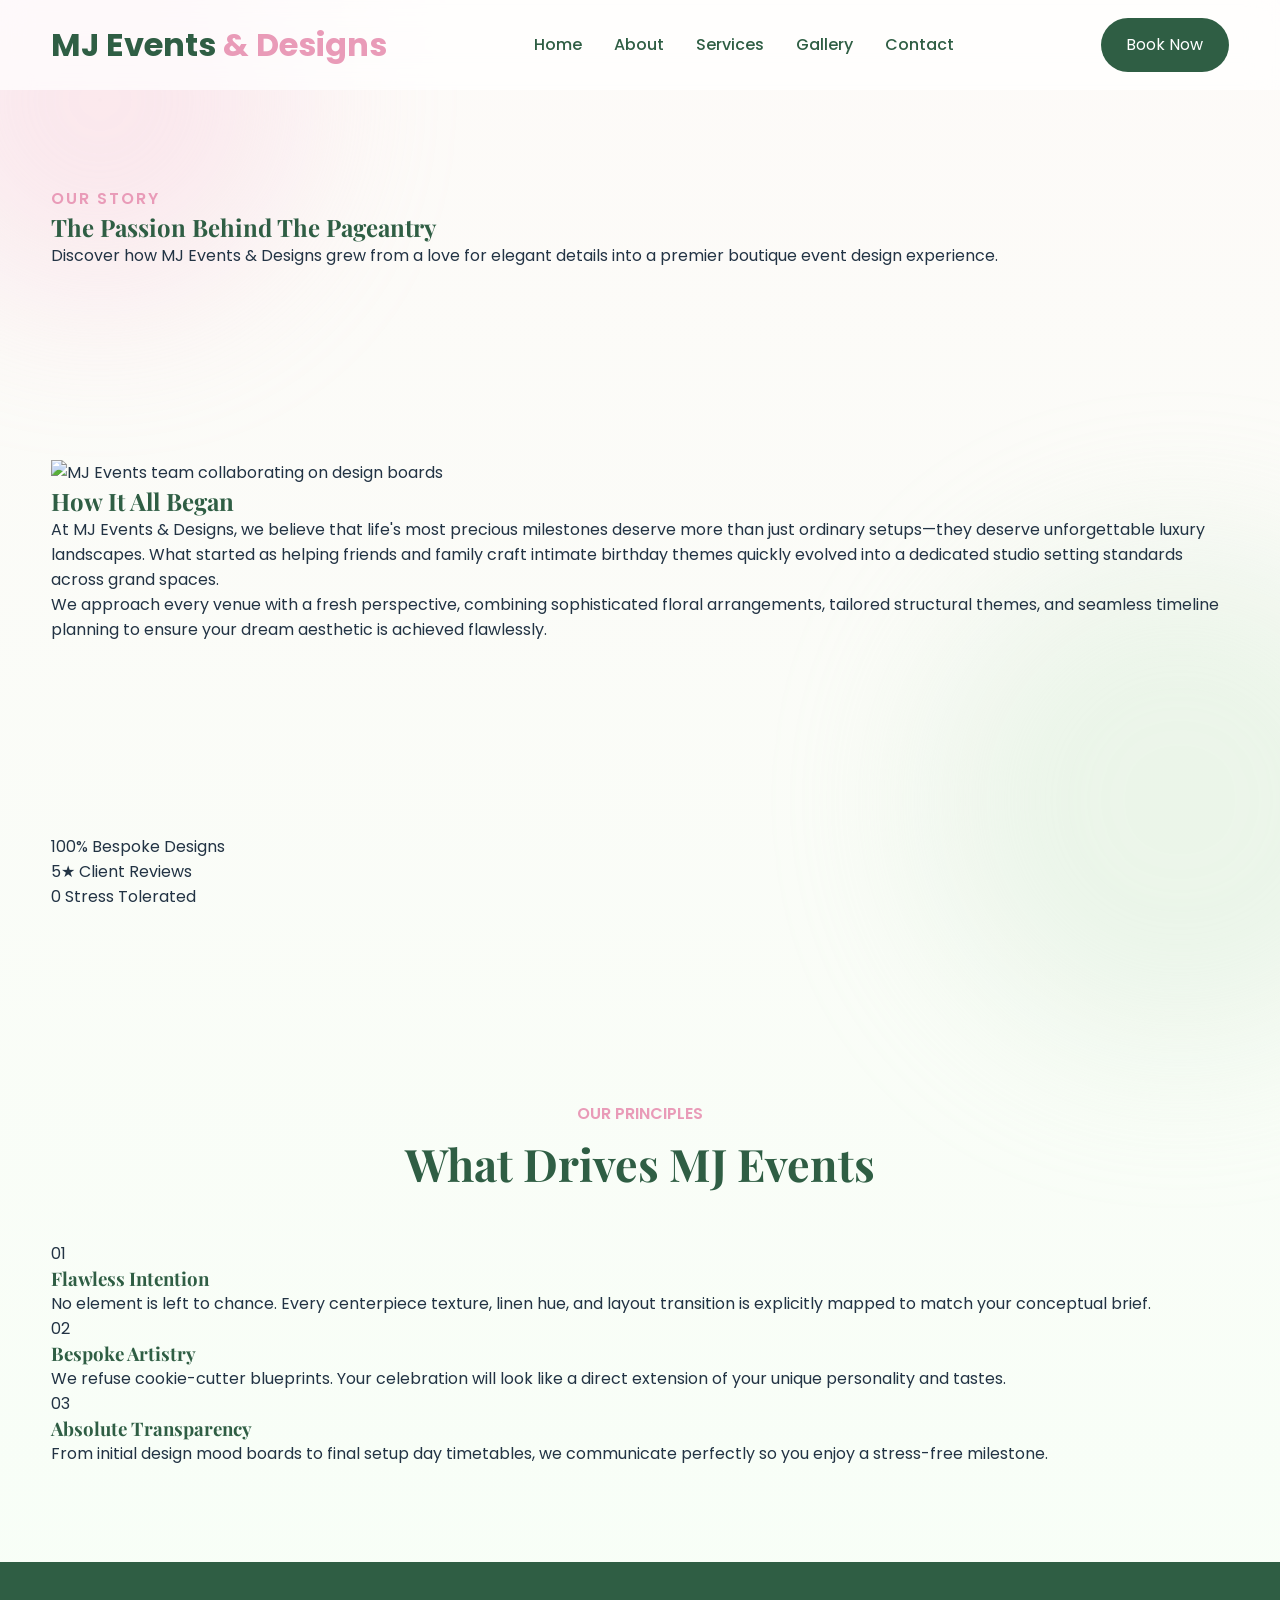
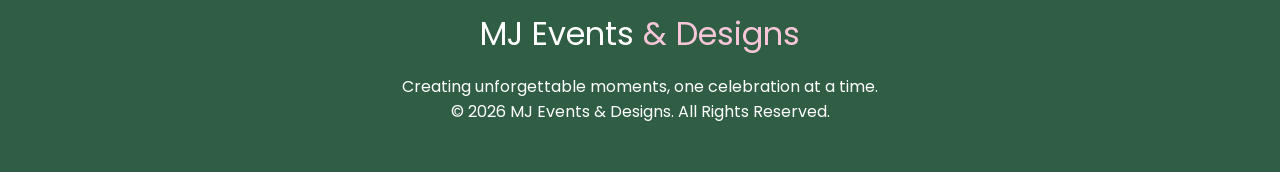
==== about.html @ 02c09e60 "WCS: Create about.html" ====
<!DOCTYPE html>
<html lang="en">
<head>
    <meta charset="UTF-8">
    <meta name="viewport" content="width=device-width, initial-scale=1.0">

    <title>About Us | MJ Events & Designs</title>

    <meta name="description"
        content="Learn more about the team behind MJ Events & Designs and our passion for creating beautiful, personalized celebrations.">

    <meta name="theme-color" content="#2f5e44">

    <link rel="stylesheet" href="css/index.css">
    <link rel="stylesheet" href="css/about.css">

    <link rel="preconnect" href="https://fonts.googleapis.com">
    <link rel="preconnect" href="https://fonts.gstatic.com" crossorigin>
    <link href="https://fonts.googleapis.com/css2?family=Playfair+Display:wght@500;600;700&family=Poppins:wght@300;400;500;600&display=swap" rel="stylesheet">
</head>

<body>

<div class="bg-circle bg-one"></div>
<div class="bg-circle bg-two"></div>

<header id="global-header"></header>

<main>

    <section class="about-hero">
        <div class="container">
            <span class="eyebrow">Our Story</span>
            <h1>The Passion Behind The Pageantry</h1>
            <p>Discover how MJ Events & Designs grew from a love for elegant details into a premier boutique event design experience.</p>
        </div>
    </section>

    <section class="our-story">
        <div class="container">
            <div class="story-grid">
                <div class="story-image">
                    <img src="/images/home/animage.jpg" alt="MJ Events team collaborating on design boards" class="about-img-frame">
                </div>
                <div class="story-text">
                    <h2>How It All Began</h2>
                    <p>At MJ Events & Designs, we believe that life's most precious milestones deserve more than just ordinary setups—they deserve unforgettable luxury landscapes. What started as helping friends and family craft intimate birthday themes quickly evolved into a dedicated studio setting standards across grand spaces.</p>
                    <p>We approach every venue with a fresh perspective, combining sophisticated floral arrangements, tailored structural themes, and seamless timeline planning to ensure your dream aesthetic is achieved flawlessly.</p>
                </div>
            </div>
        </div>
    </section>

    <section class="philosophy-strip">
        <div class="container">
            <div class="philosophy-grid">
                <div class="stat-box">
                    <span class="stat-number">100%</span>
                    <span class="stat-label">Bespoke Designs</span>
                </div>
                <div class="stat-box">
                    <span class="stat-number">5★</span>
                    <span class="stat-label">Client Reviews</span>
                </div>
                <div class="stat-box">
                    <span class="stat-number">0</span>
                    <span class="stat-label">Stress Tolerated</span>
                </div>
            </div>
        </div>
    </section>

    <section class="core-values">
        <div class="container">
            <div class="section-title">
                <span>Our Principles</span>
                <h2>What Drives MJ Events</h2>
            </div>
            
            <div class="values-grid">
                <div class="value-card">
                    <div class="value-num">01</div>
                    <h3>Flawless Intention</h3>
                    <p>No element is left to chance. Every centerpiece texture, linen hue, and layout transition is explicitly mapped to match your conceptual brief.</p>
                </div>
                <div class="value-card">
                    <div class="value-num">02</div>
                    <h3>Bespoke Artistry</h3>
                    <p>We refuse cookie-cutter blueprints. Your celebration will look like a direct extension of your unique personality and tastes.</p>
                </div>
                <div class="value-card">
                    <div class="value-num">03</div>
                    <h3>Absolute Transparency</h3>
                    <p>From initial design mood boards to final setup day timetables, we communicate perfectly so you enjoy a stress-free milestone.</p>
                </div>
            </div>
        </div>
    </section>

</main>

<footer id="global-footer"></footer>

<script src="js/he-fo.js"></script>

</body>
</html>
---- css/index.css ----
:root{
--pink:#f7c6d9;
--pink-dark:#e99bb8;
--sage:#cfe8cf;
--green:#2f5e44;
--green-light:#4b8a67;
--white:#fff;
--bg:#fdfaf8;
--shadow:0 10px 30px rgba(0,0,0,.1);
--radius:20px;
}
*{margin:0;padding:0;box-sizing:border-box}
html{scroll-behavior:smooth}
body{
font-family:Poppins,sans-serif;
background:linear-gradient(180deg,#fdfaf8,#f7fff7);
color:#234;
overflow-x:hidden;
}
h1,h2,h3,h4{
font-family:"Playfair Display",serif;
color:var(--green);
}
.container{
width:min(1200px,92%);
margin:auto;
}
a{text-decoration:none}
.bg-circle{
position:fixed;
border-radius:50%;
filter:blur(80px);
z-index:-1;
opacity:.35;
}
.bg-one{
width:400px;height:400px;
background:var(--pink);
top:-100px;left:-100px;
}
.bg-two{
width:500px;height:500px;
background:var(--sage);
right:-150px;bottom:-150px;
}
.navbar{
position:sticky;
top:0;
backdrop-filter:blur(15px);
background:rgba(255,255,255,.7);
padding:18px 0;
z-index:100;
}
.navbar .container{
display:flex;
justify-content:space-between;
align-items:center;
}
.logo{
font-size:2rem;
font-weight:700;
color:var(--green);
}
.logo span{color:var(--pink-dark)}
.nav-links{
display:flex;
gap:2rem;
list-style:none;
}
.nav-links a{
color:var(--green);
font-weight:500;
}
.nav-button,.primary-button,.secondary-button{
padding:.9rem 1.6rem;
border-radius:999px;
transition:.3s;
display:inline-block;
}
.nav-button,.primary-button{
background:var(--green);
color:white;
}
.secondary-button{
border:2px solid var(--green);
color:var(--green);
}
.primary-button:hover,.nav-button:hover{
transform:translateY(-3px);
background:var(--green-light);
}
.secondary-button:hover{
background:var(--green);
color:white;
}
.hero{
padding:7rem 0;
}
.hero .container{
display:grid;
grid-template-columns:1fr 1fr;
gap:4rem;
align-items:center;
}
.eyebrow{
color:var(--pink-dark);
font-weight:600;
letter-spacing:2px;
text-transform:uppercase;
}
.hero h1{
font-size:4rem;
margin:1rem 0;
line-height:1.1;
}
.hero p{
font-size:1.1rem;
margin-bottom:2rem;
line-height:1.8;
}
.hero-buttons{
display:flex;
gap:1rem;
flex-wrap:wrap;
}
.hero-card,.image-placeholder{
background:linear-gradient(135deg,var(--pink),var(--sage));
height:500px;
border-radius:30px;
box-shadow:var(--shadow);
}
section{
padding:6rem 0;
}
.section-title{
text-align:center;
margin-bottom:3rem;
}
.section-title span{
color:var(--pink-dark);
font-weight:600;
text-transform:uppercase;
}
.section-title h2{
font-size:2.8rem;
margin-top:.5rem;
}
.about-grid{
display:grid;
grid-template-columns:1fr 1fr;
gap:3rem;
align-items:center;
}
.about-text p{
margin:1rem 0;
line-height:1.8;
}
.about-list{
display:grid;
grid-template-columns:1fr 1fr;
gap:1rem;
margin-top:2rem;
}
.about-list div,
.services-grid article,
.why-grid div,
.testimonial-grid article,
.cta-card{
background:rgba(255,255,255,.7);
backdrop-filter:blur(15px);
padding:1.5rem;
border-radius:var(--radius);
box-shadow:var(--shadow);
}
.services-grid{
display:grid;
grid-template-columns:repeat(3,1fr);
gap:2rem;
}
.service-icon{
font-size:2rem;
margin-bottom:1rem;
}
.services-grid article:hover,
.gallery-grid div:hover,
.why-grid div:hover,
.testimonial-grid article:hover{
transform:translateY(-8px);
transition:.3s;
}
.gallery-grid{
display:grid;
grid-template-columns:repeat(3,1fr);
gap:1.5rem;
}
.gallery-grid div{
height:220px;
border-radius:20px;
background:linear-gradient(135deg,var(--sage),var(--pink));
box-shadow:var(--shadow);
}
.why-grid{
display:grid;
grid-template-columns:repeat(4,1fr);
gap:1.5rem;
}
.testimonial-grid{
display:grid;
grid-template-columns:repeat(3,1fr);
gap:1.5rem;
}
.cta-card{
text-align:center;
padding:4rem;
background:linear-gradient(135deg,var(--green),var(--green-light));
color:white;
}
.cta-card h2,.cta-card span,.cta-card p{
color:white;
margin:1rem 0;
}
footer{
background:var(--green);
color:white;
padding:3rem 0;
text-align:center;
}
.footer-logo{
font-size:2rem;
margin-bottom:1rem;
}
.footer-logo span{color:var(--pink)}
@keyframes float{
50%{transform:translateY(-15px)}
}
.hero-card{
animation:float 5s ease-in-out infinite;
}
@media(max-width:900px){
.hero .container,
.about-grid,
.services-grid,
.gallery-grid,
.why-grid,
.testimonial-grid{
grid-template-columns:1fr;
}
.nav-links{display:none}
.hero h1{font-size:3rem}
}
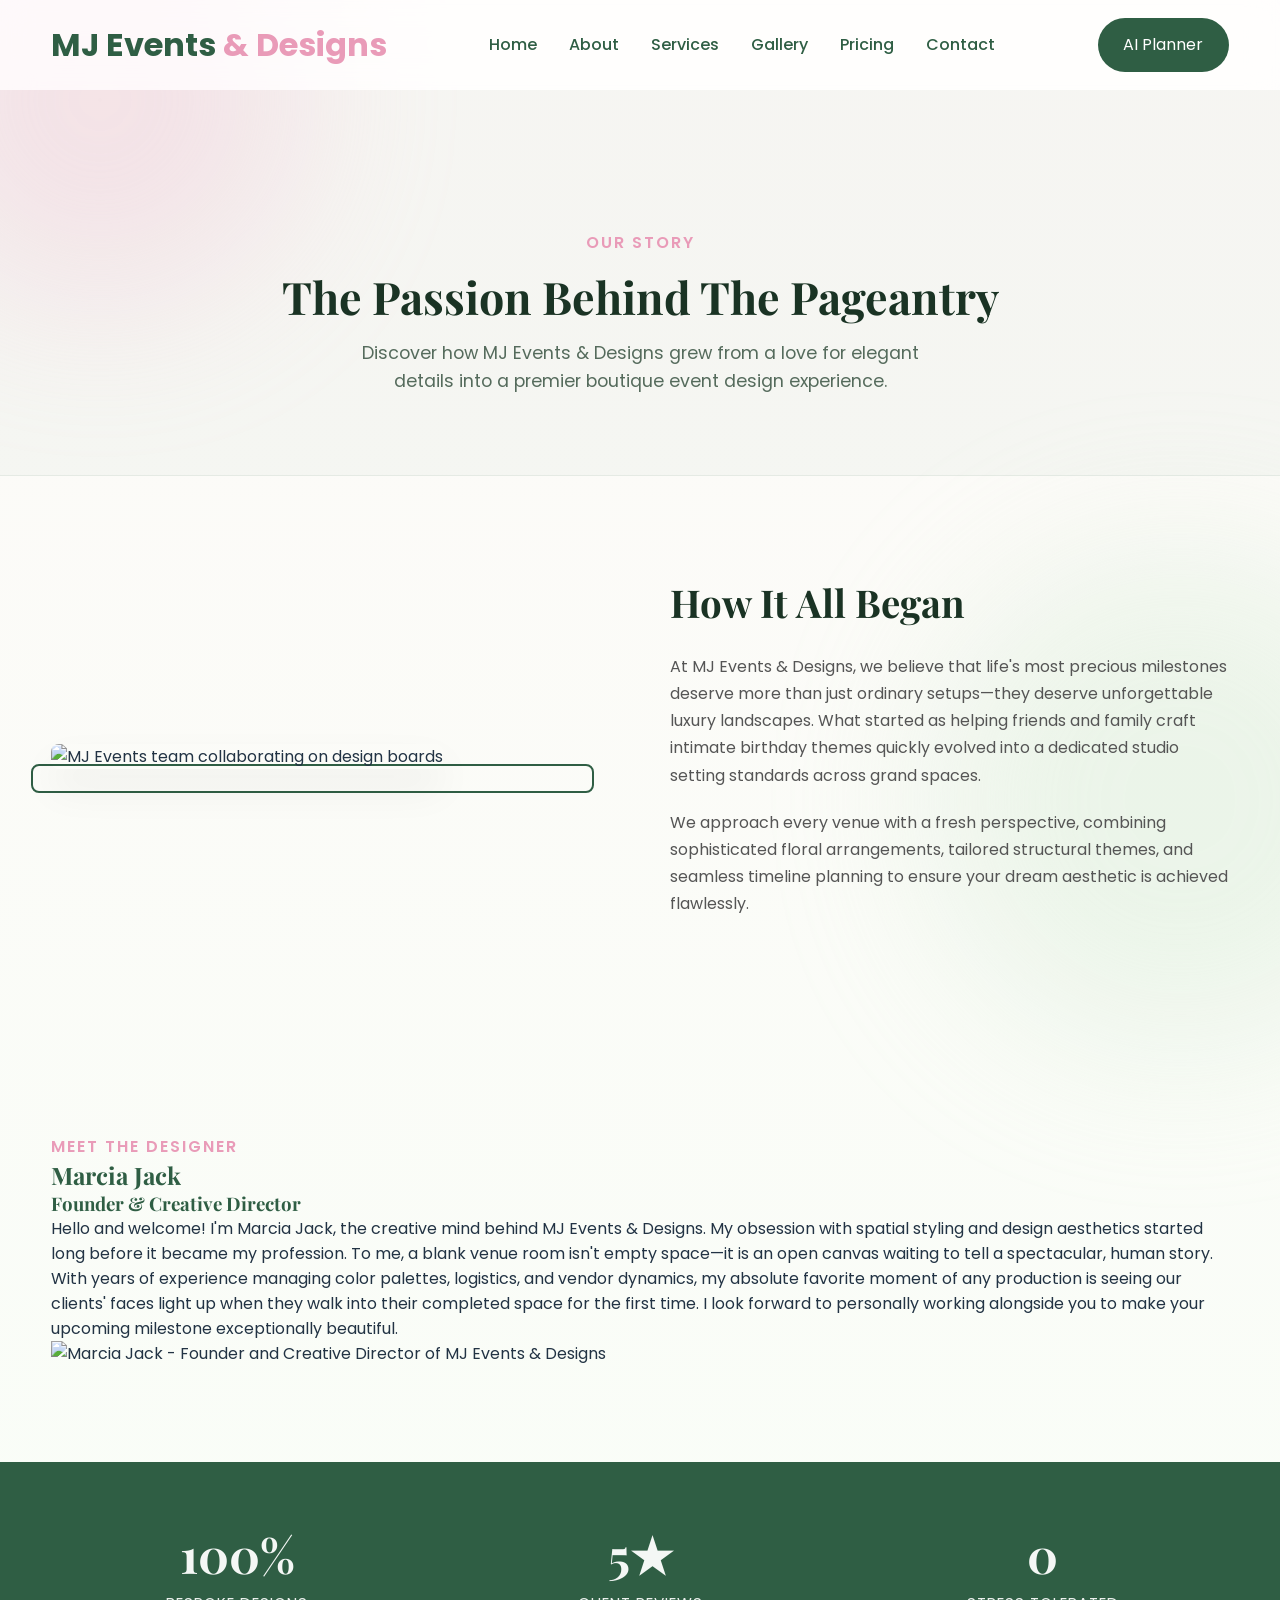
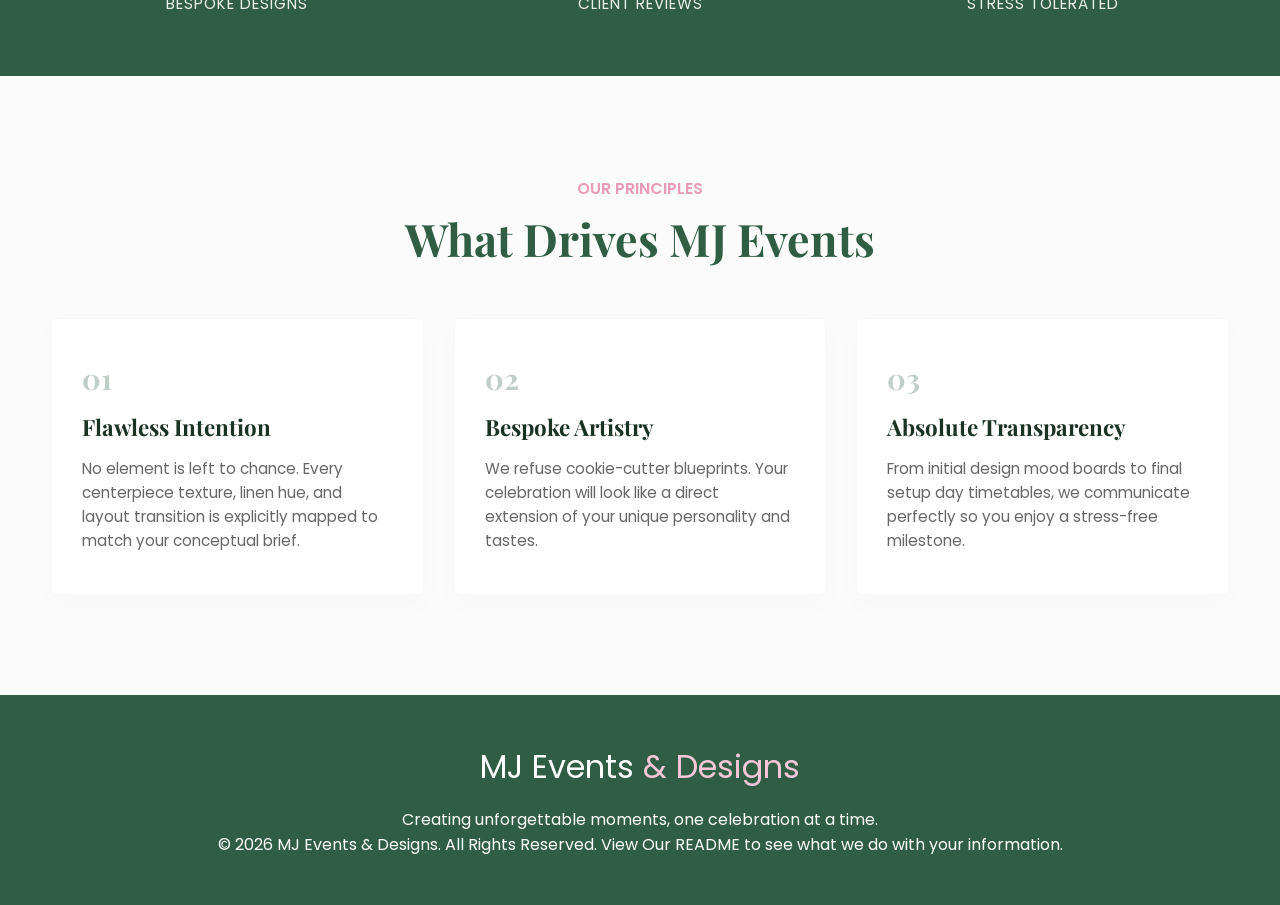
==== commit a9891e60: "WCS: Update about.html" ====
--- a/about.html
+++ b/about.html
@@ -46,6 +46,23 @@
                     <h2>How It All Began</h2>
                     <p>At MJ Events & Designs, we believe that life's most precious milestones deserve more than just ordinary setups—they deserve unforgettable luxury landscapes. What started as helping friends and family craft intimate birthday themes quickly evolved into a dedicated studio setting standards across grand spaces.</p>
                     <p>We approach every venue with a fresh perspective, combining sophisticated floral arrangements, tailored structural themes, and seamless timeline planning to ensure your dream aesthetic is achieved flawlessly.</p>
+                </div>
+            </div>
+        </div>
+    </section>
+
+    <section class="about-me">
+        <div class="container">
+            <div class="about-me-grid">
+                <div class="about-me-text">
+                    <span class="eyebrow">Meet The Designer</span>
+                    <h2>Marcia Jack</h2>
+                    <h3>Founder & Creative Director</h3>
+                    <p>Hello and welcome! I'm Marcia Jack, the creative mind behind MJ Events & Designs. My obsession with spatial styling and design aesthetics started long before it became my profession. To me, a blank venue room isn't empty space—it is an open canvas waiting to tell a spectacular, human story.</p>
+                    <p>With years of experience managing color palettes, logistics, and vendor dynamics, my absolute favorite moment of any production is seeing our clients' faces light up when they walk into their completed space for the first time. I look forward to personally working alongside you to make your upcoming milestone exceptionally beautiful.</p>
+                </div>
+                <div class="about-me-image">
+                    <img src="images/about/mj-abtme.jpg" alt="Marcia Jack - Founder and Creative Director of MJ Events & Designs" class="me-portrait">
                 </div>
             </div>
         </div>
--- a/css/about.css
+++ b/css/about.css
@@ -0,0 +1,199 @@
+/*
+=====================================================
+            MJ EVENTS & DESIGNS
+            About Page Stylesheet (about.css)
+=====================================================
+*/
+
+/* 1. About Hero Section */
+.about-hero {
+    padding: 140px 0 80px 0;
+    text-align: center;
+    background: rgba(47, 94, 68, 0.03); /* Soft variant of your corporate primary theme color */
+    border-bottom: 1px solid rgba(47, 94, 68, 0.08);
+}
+
+.about-hero h1 {
+    font-family: 'Playfair Display', serif;
+    font-size: 2.8rem;
+    color: #1a3324;
+    margin: 15px 0;
+    line-height: 1.2;
+}
+
+.about-hero p {
+    font-family: 'Poppins', sans-serif;
+    color: #556b5c;
+    max-width: 600px;
+    margin: 0 auto;
+    font-size: 1.1rem;
+    line-height: 1.6;
+}
+
+/* 2. Our Journey Section */
+.our-story {
+    padding: 100px 0;
+}
+
+.story-grid {
+    display: grid;
+    grid-template-columns: 1fr 1fr;
+    gap: 60px;
+    align-items: center;
+}
+
+.story-image {
+    position: relative;
+}
+
+.about-img-frame {
+    width: 100%;
+    height: 450px;
+    object-fit: cover;
+    border-radius: 8px;
+    box-shadow: 0 20px 40px rgba(0,0,0,0.06);
+}
+
+/* Accent element to mimic the main home components */
+.story-image::after {
+    content: '';
+    position: absolute;
+    width: 100%;
+    height: 100%;
+    border: 2px solid #2f5e44;
+    top: 20px;
+    left: -20px;
+    border-radius: 8px;
+    z-index: -1;
+}
+
+.story-text h2 {
+    font-family: 'Playfair Display', serif;
+    font-size: 2.4rem;
+    color: #1a3324;
+    margin-bottom: 25px;
+}
+
+.story-text p {
+    font-family: 'Poppins', sans-serif;
+    color: #555;
+    line-height: 1.7;
+    margin-bottom: 20px;
+    font-size: 1rem;
+}
+
+/* 3. Philosophy Stat Strip */
+.philosophy-strip {
+    background: #2f5e44; /* Global Primary Color */
+    padding: 60px 0;
+    color: #ffffff;
+    text-align: center;
+}
+
+.philosophy-grid {
+    display: grid;
+    grid-template-columns: repeat(3, 1fr);
+    gap: 30px;
+}
+
+.stat-number {
+    display: block;
+    font-family: 'Playfair Display', serif;
+    font-size: 3rem;
+    font-weight: 700;
+    margin-bottom: 5px;
+    color: #f4f7f5;
+}
+
+.stat-label {
+    font-family: 'Poppins', sans-serif;
+    font-size: 0.95rem;
+    text-transform: uppercase;
+    letter-spacing: 1px;
+    opacity: 0.9;
+}
+
+/* 4. Core Values Section */
+.core-values {
+    padding: 100px 0;
+    background: #fafbfa;
+}
+
+.values-grid {
+    display: grid;
+    grid-template-columns: repeat(3, 1fr);
+    gap: 30px;
+    margin-top: 50px;
+}
+
+.value-card {
+    background: #ffffff;
+    padding: 40px 30px;
+    border-radius: 6px;
+    border: 1px solid rgba(0,0,0,0.03);
+    box-shadow: 0 10px 30px rgba(0,0,0,0.02);
+    transition: transform 0.3s ease;
+}
+
+.value-card:hover {
+    transform: translateY(-5px);
+}
+
+.value-num {
+    font-family: 'Playfair Display', serif;
+    font-size: 1.8rem;
+    color: rgba(47, 94, 68, 0.3);
+    font-weight: 700;
+    margin-bottom: 15px;
+}
+
+.value-card h3 {
+    font-family: 'Playfair Display', serif;
+    font-size: 1.4rem;
+    color: #1a3324;
+    margin-bottom: 15px;
+}
+
+.value-card p {
+    font-family: 'Poppins', sans-serif;
+    color: #666;
+    font-size: 0.95rem;
+    line-height: 1.6;
+}
+
+/* =====================================================
+RESPONSIVE DISPATCH (Mobile Optimization)
+===================================================== */
+@media (max-width: 991px) {
+    .story-grid {
+        grid-template-columns: 1fr;
+        gap: 50px;
+    }
+    
+    .story-image {
+        order: 2;
+        max-width: 500px;
+        margin: 0 auto;
+    }
+    
+    .story-image::after {
+        left: 15px;
+        top: 15px;
+    }
+    
+    .values-grid {
+        grid-template-columns: 1fr;
+        gap: 25px;
+    }
+}
+
+@media (max-width: 767px) {
+    .about-hero h1 {
+        font-size: 2.2rem;
+    }
+    
+    .philosophy-grid {
+        grid-template-columns: 1fr;
+        gap: 40px;
+    }
+}
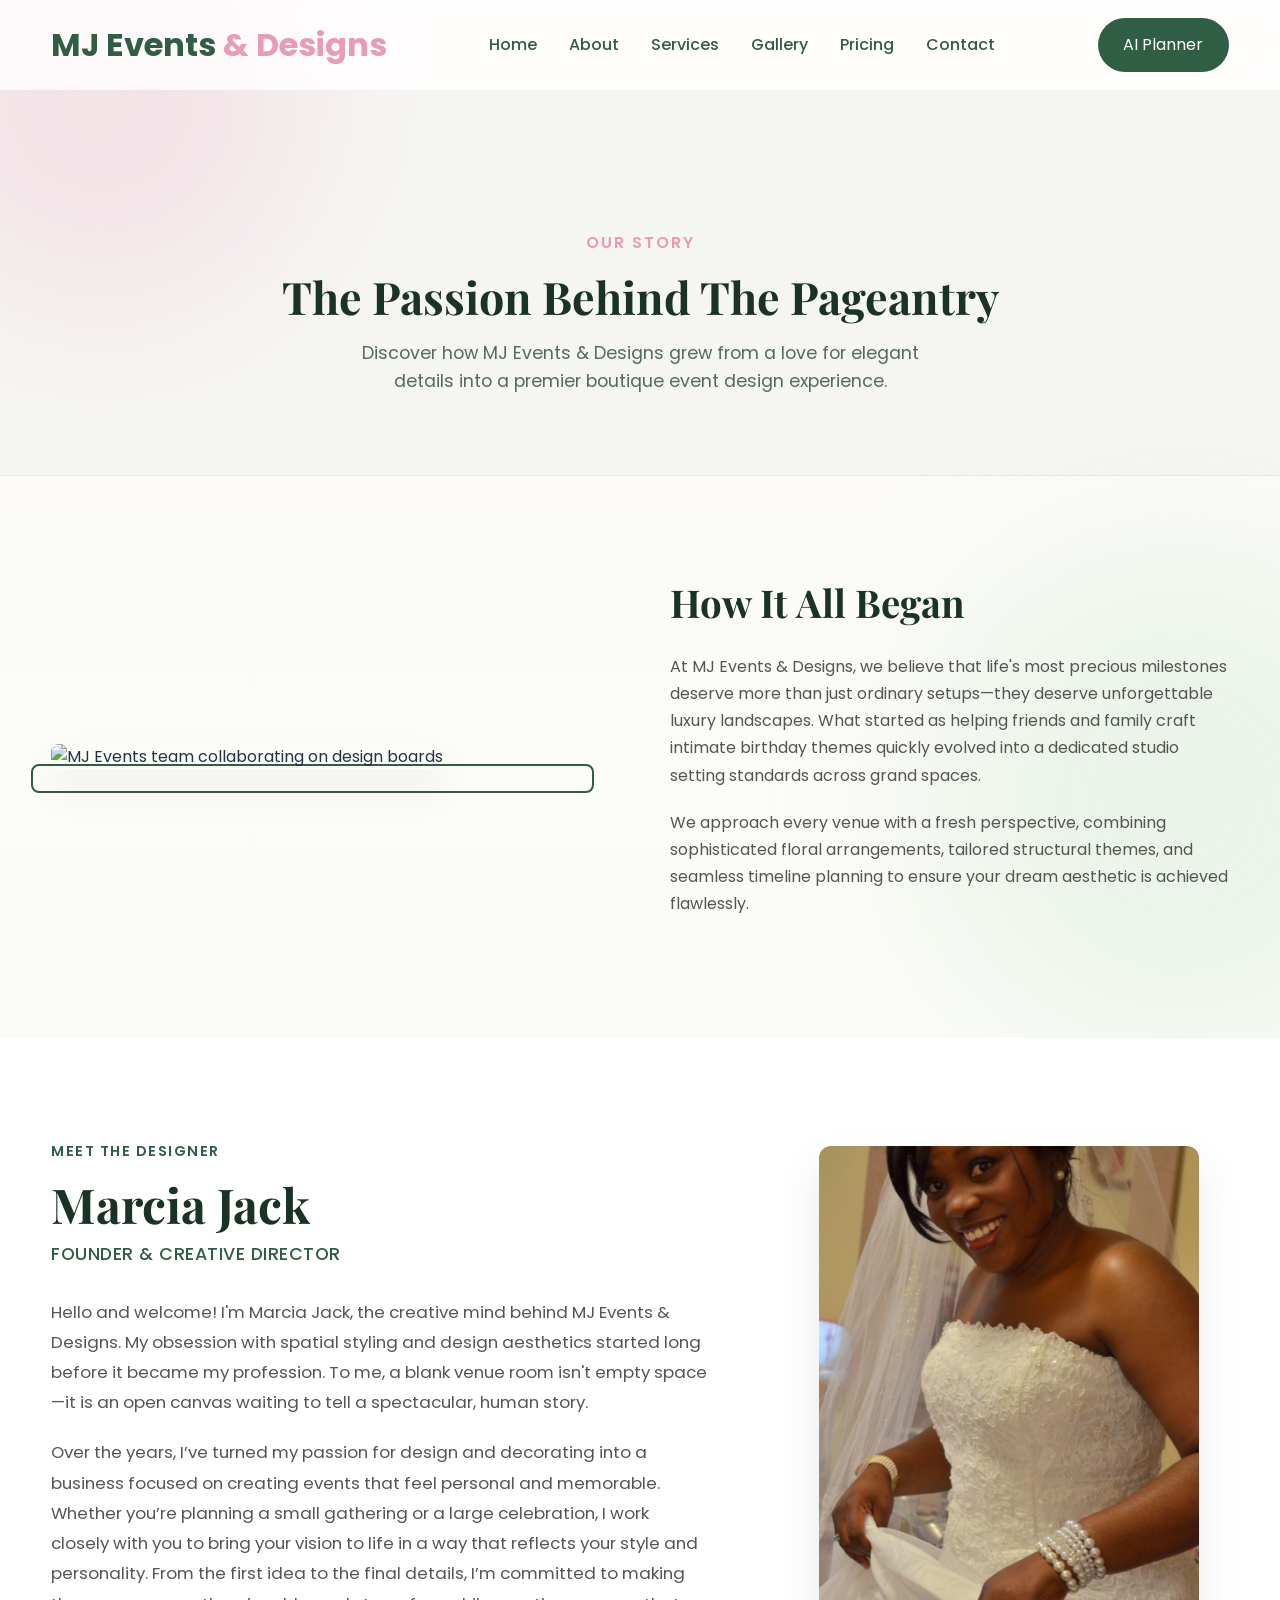
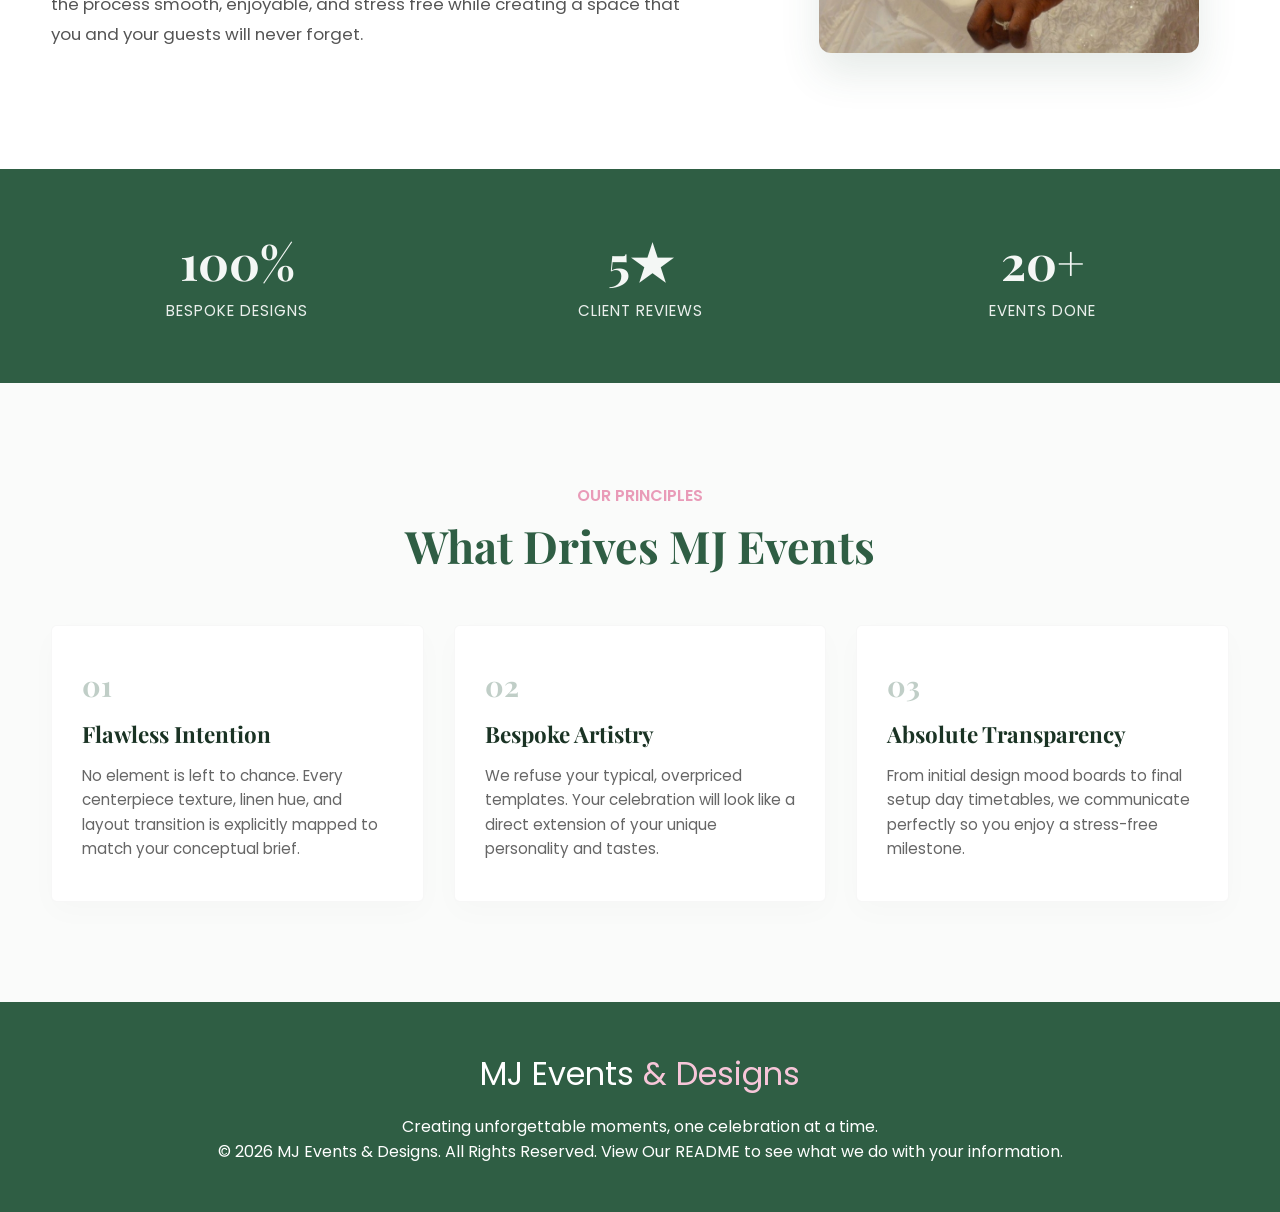
==== commit f7be694e: "WCS: Update about.html" ====
--- a/about.html
+++ b/about.html
@@ -59,7 +59,7 @@
                     <h2>Marcia Jack</h2>
                     <h3>Founder & Creative Director</h3>
                     <p>Hello and welcome! I'm Marcia Jack, the creative mind behind MJ Events & Designs. My obsession with spatial styling and design aesthetics started long before it became my profession. To me, a blank venue room isn't empty space—it is an open canvas waiting to tell a spectacular, human story.</p>
-                    <p>With years of experience managing color palettes, logistics, and vendor dynamics, my absolute favorite moment of any production is seeing our clients' faces light up when they walk into their completed space for the first time. I look forward to personally working alongside you to make your upcoming milestone exceptionally beautiful.</p>
+                    <p>Over the years, I’ve turned my passion for design and decorating into a business focused on creating events that feel personal and memorable. Whether you’re planning a small gathering or a large celebration, I work closely with you to bring your vision to life in a way that reflects your style and personality. From the first idea to the final details, I’m committed to making the process smooth, enjoyable, and stress free while creating a space that you and your guests will never forget.</p>
                 </div>
                 <div class="about-me-image">
                     <img src="images/about/mj-abtme.jpg" alt="Marcia Jack - Founder and Creative Director of MJ Events & Designs" class="me-portrait">
@@ -80,8 +80,8 @@
                     <span class="stat-label">Client Reviews</span>
                 </div>
                 <div class="stat-box">
-                    <span class="stat-number">0</span>
-                    <span class="stat-label">Stress Tolerated</span>
+                    <span class="stat-number">20+</span>
+                    <span class="stat-label">Events Done</span>
                 </div>
             </div>
         </div>
@@ -103,7 +103,7 @@
                 <div class="value-card">
                     <div class="value-num">02</div>
                     <h3>Bespoke Artistry</h3>
-                    <p>We refuse cookie-cutter blueprints. Your celebration will look like a direct extension of your unique personality and tastes.</p>
+                    <p>We refuse your typical, overpriced templates. Your celebration will look like a direct extension of your unique personality and tastes.</p>
                 </div>
                 <div class="value-card">
                     <div class="value-num">03</div>
--- a/css/about.css
+++ b/css/about.css
@@ -82,7 +82,84 @@
     font-size: 1rem;
 }
 
-/* 3. Philosophy Stat Strip */
+/* 3. About Me Section (Marcia Jack) */
+.about-me {
+    padding: 100px 0;
+    background: #ffffff;
+}
+
+.about-me-grid {
+    display: grid;
+    grid-template-columns: 1.2fr 0.8fr;
+    gap: 80px;
+    align-items: center;
+}
+
+.about-me-text .eyebrow {
+    color: #2f5e44;
+    font-weight: 600;
+    text-transform: uppercase;
+    letter-spacing: 1.5px;
+    display: inline-block;
+    margin-bottom: 10px;
+    font-size: 0.9rem;
+}
+
+.about-me-text h2 {
+    font-family: 'Playfair Display', serif;
+    font-size: 3rem;
+    color: #1a3324;
+    margin: 0 0 5px 0;
+}
+
+.about-me-text h3 {
+    font-family: 'Poppins', sans-serif;
+    font-size: 1.1rem;
+    color: #2f5e44;
+    font-weight: 500;
+    margin: 0 0 30px 0;
+    text-transform: uppercase;
+    letter-spacing: 0.5px;
+}
+
+.about-me-text p {
+    font-family: 'Poppins', sans-serif;
+    color: #555;
+    line-height: 1.8;
+    margin-bottom: 20px;
+    font-size: 1.05rem;
+}
+
+.about-me-image {
+    position: relative;
+    justify-self: center;
+    width: 100%;
+    max-width: 380px;
+}
+
+.me-portrait {
+    width: 100%;
+    height: auto;
+    aspect-ratio: 3 / 4;
+    object-fit: cover;
+    border-radius: 12px;
+    box-shadow: 0 20px 40px rgba(47, 94, 68, 0.12);
+}
+
+/* Subtle visual backdrop design to match branding frames */
+.about-me-image::before {
+    content: '';
+    position: absolute;
+    width: 120px;
+    height: 120px;
+    background: rgba(47, 94, 68, 0.05);
+    border-radius: 50%;
+    bottom: -30px;
+    right: -30px;
+    z-index: -1;
+}
+
+/* 4. Philosophy Stat Strip */
 .philosophy-strip {
     background: #2f5e44; /* Global Primary Color */
     padding: 60px 0;
@@ -113,7 +190,7 @@
     opacity: 0.9;
 }
 
-/* 4. Core Values Section */
+/* 5. Core Values Section */
 .core-values {
     padding: 100px 0;
     background: #fafbfa;
@@ -180,6 +257,19 @@
         left: 15px;
         top: 15px;
     }
+
+    .about-me-grid {
+        grid-template-columns: 1fr;
+        gap: 50px;
+    }
+
+    .about-me-image {
+        order: 2;
+    }
+
+    .about-me-text {
+        order: 1;
+    }
     
     .values-grid {
         grid-template-columns: 1fr;
@@ -192,6 +282,10 @@
         font-size: 2.2rem;
     }
     
+    .about-me-text h2 {
+        font-size: 2.4rem;
+    }
+
     .philosophy-grid {
         grid-template-columns: 1fr;
         gap: 40px;
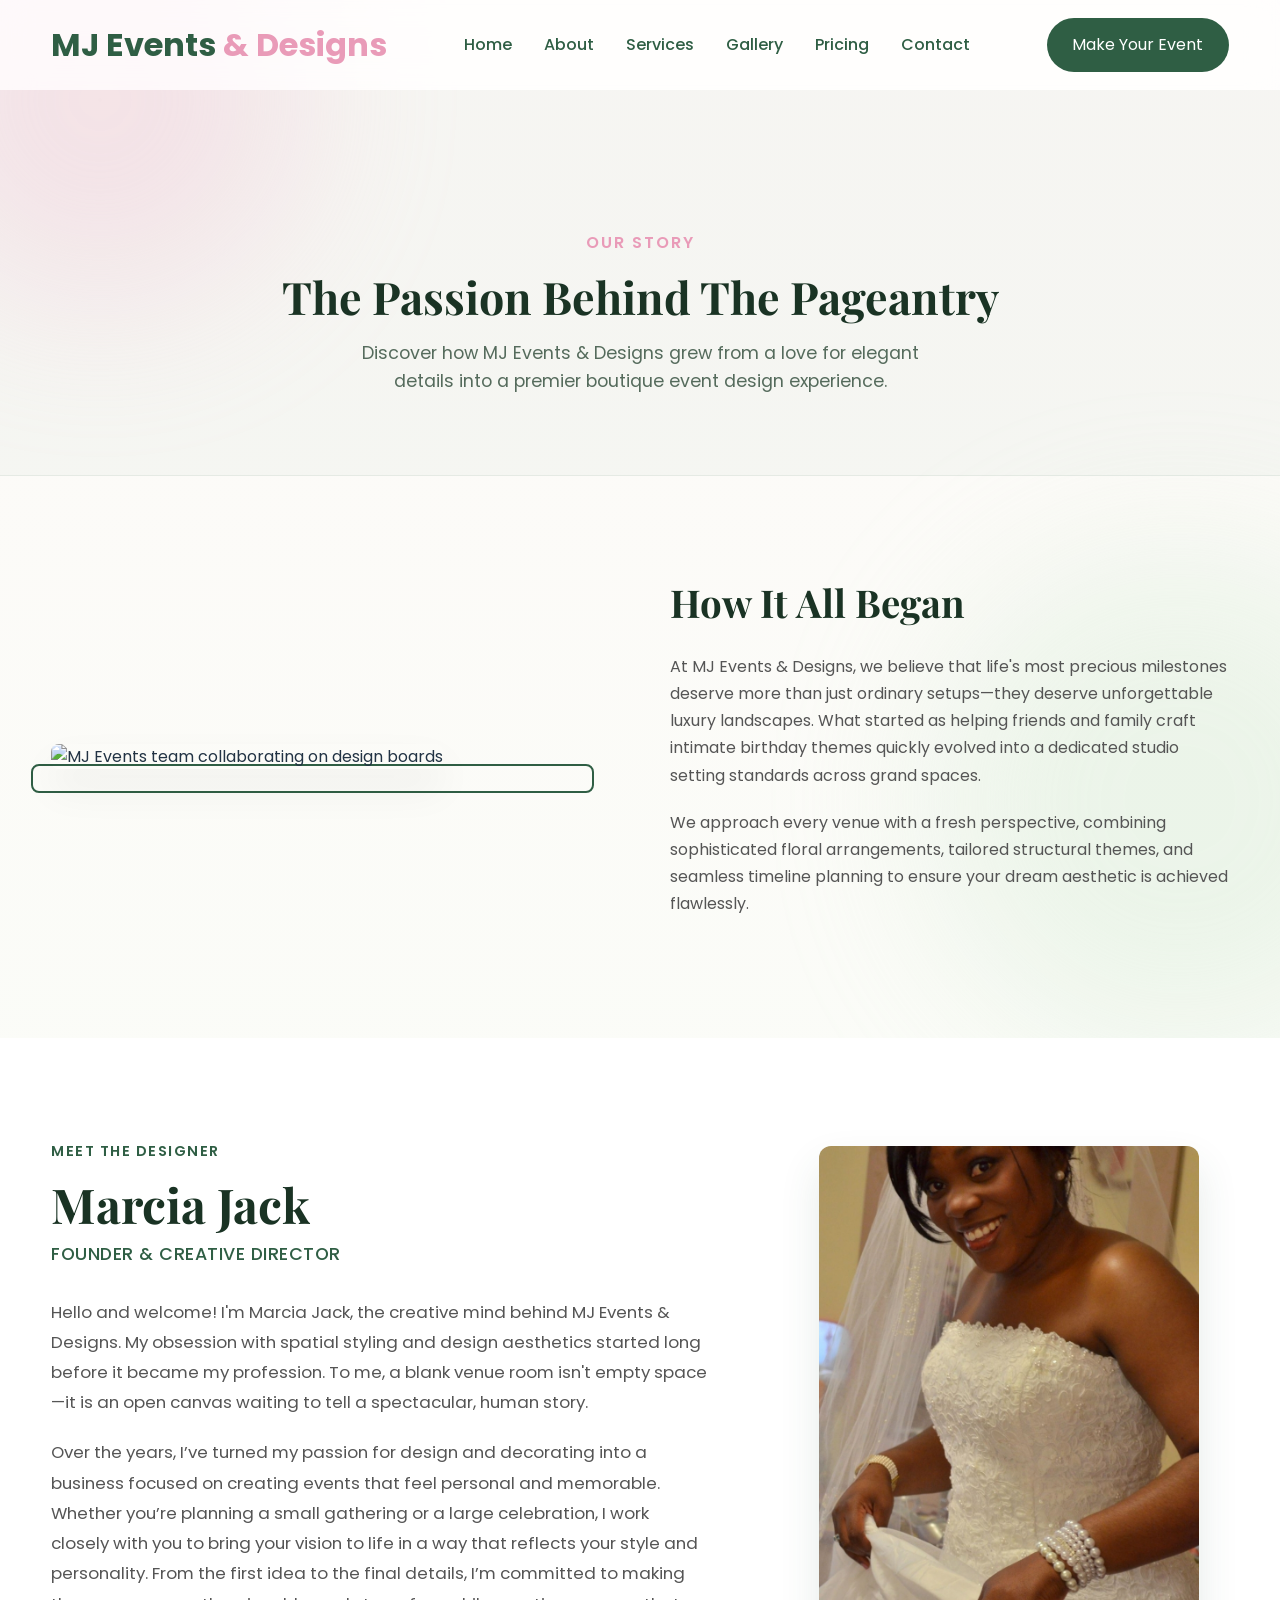
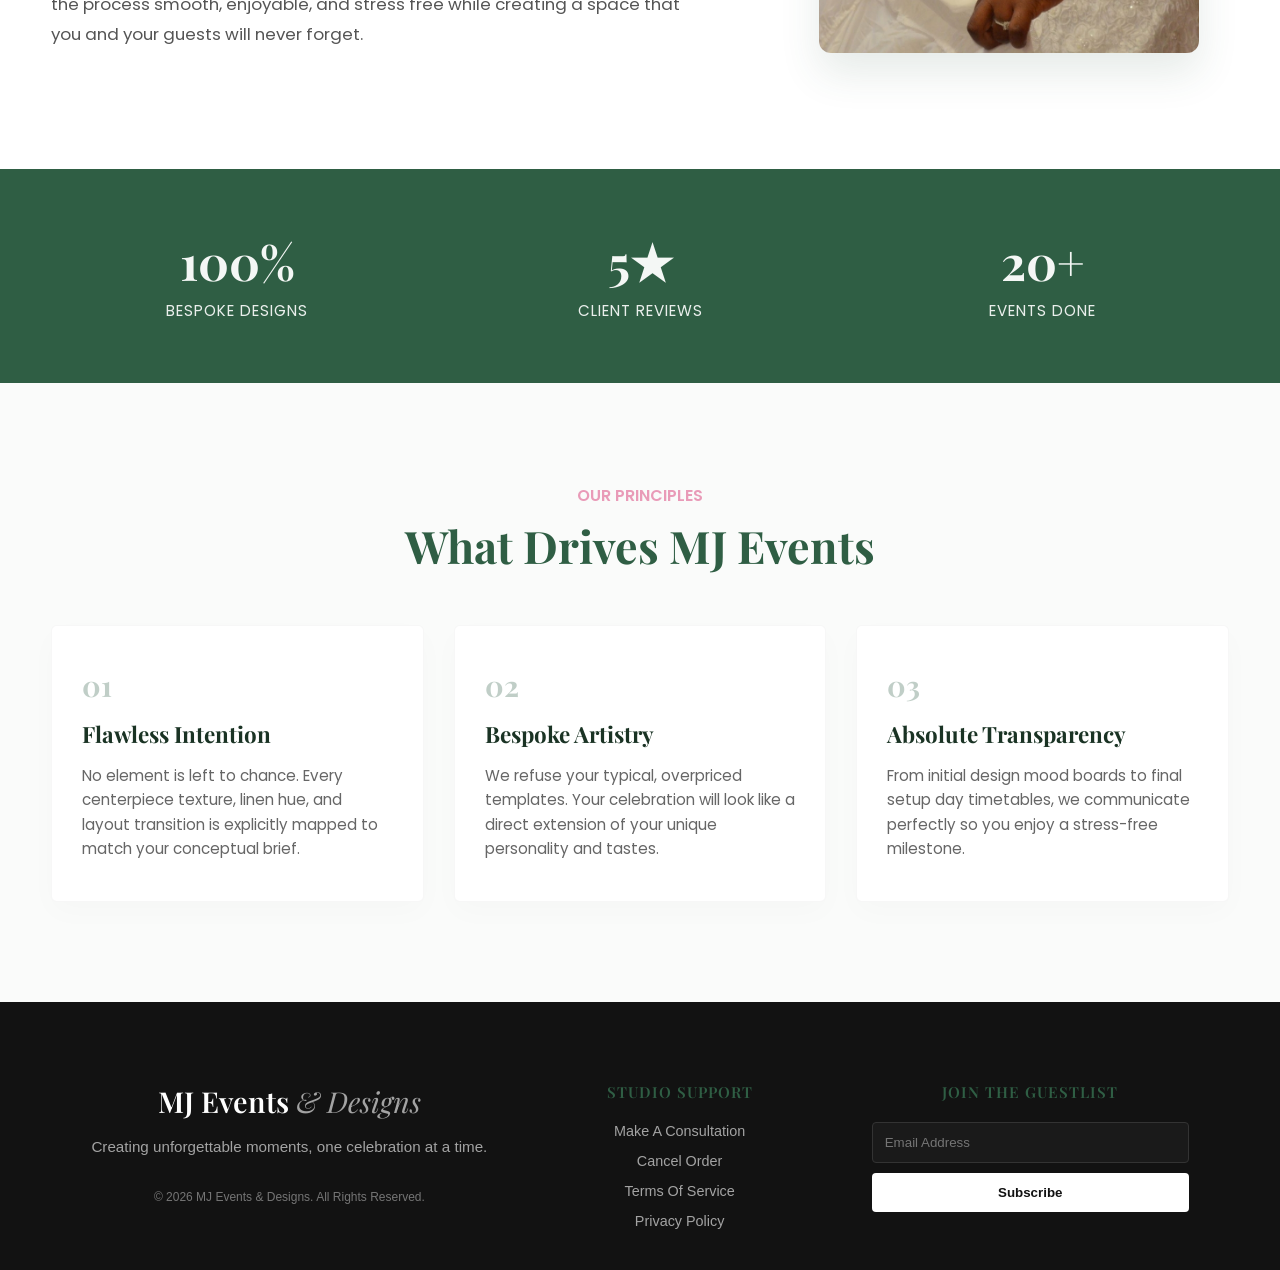
==== commit e36b06da: "WCS: Update about.html" ====
--- a/about.html
+++ b/about.html
@@ -4,7 +4,7 @@
     <meta charset="UTF-8">
     <meta name="viewport" content="width=device-width, initial-scale=1.0">
 
-    <title>About Us | MJ Events & Designs</title>
+    <title>MJ Events - About Us</title>
 
     <meta name="description"
         content="Learn more about the team behind MJ Events & Designs and our passion for creating beautiful, personalized celebrations.">
--- a/css/index.css
+++ b/css/index.css
@@ -1,251 +1,369 @@
-
-:root{
---pink:#f7c6d9;
---pink-dark:#e99bb8;
---sage:#cfe8cf;
---green:#2f5e44;
---green-light:#4b8a67;
---white:#fff;
---bg:#fdfaf8;
---shadow:0 10px 30px rgba(0,0,0,.1);
---radius:20px;
-}
-*{margin:0;padding:0;box-sizing:border-box}
-html{scroll-behavior:smooth}
-body{
-font-family:Poppins,sans-serif;
-background:linear-gradient(180deg,#fdfaf8,#f7fff7);
-color:#234;
-overflow-x:hidden;
-}
-h1,h2,h3,h4{
-font-family:"Playfair Display",serif;
-color:var(--green);
-}
-.container{
-width:min(1200px,92%);
-margin:auto;
-}
-a{text-decoration:none}
-.bg-circle{
-position:fixed;
-border-radius:50%;
-filter:blur(80px);
-z-index:-1;
-opacity:.35;
-}
-.bg-one{
-width:400px;height:400px;
-background:var(--pink);
-top:-100px;left:-100px;
-}
-.bg-two{
-width:500px;height:500px;
-background:var(--sage);
-right:-150px;bottom:-150px;
-}
-.navbar{
-position:sticky;
-top:0;
-backdrop-filter:blur(15px);
-background:rgba(255,255,255,.7);
-padding:18px 0;
-z-index:100;
-}
-.navbar .container{
-display:flex;
-justify-content:space-between;
-align-items:center;
-}
-.logo{
-font-size:2rem;
-font-weight:700;
-color:var(--green);
-}
-.logo span{color:var(--pink-dark)}
-.nav-links{
-display:flex;
-gap:2rem;
-list-style:none;
-}
-.nav-links a{
-color:var(--green);
-font-weight:500;
-}
-.nav-button,.primary-button,.secondary-button{
-padding:.9rem 1.6rem;
-border-radius:999px;
-transition:.3s;
-display:inline-block;
-}
-.nav-button,.primary-button{
-background:var(--green);
-color:white;
-}
-.secondary-button{
-border:2px solid var(--green);
-color:var(--green);
-}
-.primary-button:hover,.nav-button:hover{
-transform:translateY(-3px);
-background:var(--green-light);
-}
-.secondary-button:hover{
-background:var(--green);
-color:white;
-}
-.hero{
-padding:7rem 0;
-}
-.hero .container{
-display:grid;
-grid-template-columns:1fr 1fr;
-gap:4rem;
-align-items:center;
-}
-.eyebrow{
-color:var(--pink-dark);
-font-weight:600;
-letter-spacing:2px;
-text-transform:uppercase;
-}
-.hero h1{
-font-size:4rem;
-margin:1rem 0;
-line-height:1.1;
-}
-.hero p{
-font-size:1.1rem;
-margin-bottom:2rem;
-line-height:1.8;
-}
-.hero-buttons{
-display:flex;
-gap:1rem;
-flex-wrap:wrap;
-}
-.hero-card,.image-placeholder{
-background:linear-gradient(135deg,var(--pink),var(--sage));
-height:500px;
-border-radius:30px;
-box-shadow:var(--shadow);
-}
-section{
-padding:6rem 0;
-}
-.section-title{
-text-align:center;
-margin-bottom:3rem;
-}
-.section-title span{
-color:var(--pink-dark);
-font-weight:600;
-text-transform:uppercase;
-}
-.section-title h2{
-font-size:2.8rem;
-margin-top:.5rem;
-}
-.about-grid{
-display:grid;
-grid-template-columns:1fr 1fr;
-gap:3rem;
-align-items:center;
-}
-.about-text p{
-margin:1rem 0;
-line-height:1.8;
-}
-.about-list{
-display:grid;
-grid-template-columns:1fr 1fr;
-gap:1rem;
-margin-top:2rem;
-}
+:root {
+    --pink: #f7c6d9;
+    --pink-dark: #e99bb8;
+    --sage: #cfe8cf;
+    --green: #2f5e44;
+    --green-light: #4b8a67;
+    --white: #fff;
+    --bg: #fdfaf8;
+    --shadow: 0 10px 30px rgba(0,0,0,.1);
+    --radius: 20px;
+}
+
+* {
+    margin: 0;
+    padding: 0;
+    box-sizing: border-box;
+}
+
+html {
+    scroll-behavior: smooth;
+}
+
+body {
+    font-family: Poppins, sans-serif;
+    background: linear-gradient(180deg, #fdfaf8, #f7fff7);
+    color: #234;
+    overflow-x: hidden;
+}
+
+h1, h2, h3, h4 {
+    font-family: "Playfair Display", serif;
+    color: var(--green);
+}
+
+.container {
+    width: min(1200px, 92%);
+    margin: auto;
+}
+
+a {
+    text-decoration: none;
+}
+
+.bg-circle {
+    position: fixed;
+    border-radius: 50%;
+    filter: blur(80px);
+    z-index: -1;
+    opacity: .35;
+}
+
+.bg-one {
+    width: 400px;
+    height: 400px;
+    background: var(--pink);
+    top: -100px;
+    left: -100px;
+}
+
+.bg-two {
+    width: 500px;
+    height: 500px;
+    background: var(--sage);
+    right: -150px;
+    bottom: -150px;
+}
+
+/* Navbar Layout */
+.navbar {
+    position: sticky;
+    top: 0;
+    backdrop-filter: blur(15px);
+    background: rgba(255, 255, 255, .7);
+    padding: 18px 0;
+    z-index: 100;
+}
+
+.navbar .container {
+    display: flex;
+    justify-content: space-between;
+    align-items: center;
+}
+
+.logo {
+    font-size: 2rem;
+    font-weight: 700;
+    color: var(--green);
+}
+
+.logo span {
+    color: var(--pink-dark);
+}
+
+.nav-links {
+    display: flex;
+    gap: 2rem;
+    list-style: none;
+}
+
+.nav-links a {
+    color: var(--green);
+    font-weight: 500;
+}
+
+.nav-button, .primary-button, .secondary-button {
+    padding: .9rem 1.6rem;
+    border-radius: 999px;
+    transition: .3s;
+    display: inline-block;
+}
+
+.nav-button, .primary-button {
+    background: var(--green);
+    color: white;
+}
+
+.secondary-button {
+    border: 2px solid var(--green);
+    color: var(--green);
+}
+
+.primary-button:hover, .nav-button:hover {
+    transform: translateY(-3px);
+    background: var(--green-light);
+}
+
+.secondary-button:hover {
+    background: var(--green);
+    color: white;
+}
+
+/* Hero Elements Configuration */
+.hero {
+    padding: 7rem 0;
+}
+
+.hero .container {
+    display: grid;
+    grid-template-columns: 1fr 1fr;
+    gap: 4rem;
+    align-items: center;
+}
+
+.eyebrow {
+    color: var(--pink-dark);
+    font-weight: 600;
+    letter-spacing: 2px;
+    text-transform: uppercase;
+}
+
+.hero h1 {
+    font-size: 4rem;
+    margin: 1rem 0;
+    line-height: 1.1;
+}
+
+.hero p {
+    font-size: 1.1rem;
+    margin-bottom: 2rem;
+    line-height: 1.8;
+}
+
+.hero-buttons {
+    display: flex;
+    gap: 1rem;
+    flex-wrap: wrap;
+}
+
+.hero-image {
+    width: 100%;
+}
+
+/* Fixed Hero & About Image Scaling Frameworks */
+.hero-card, .image-placeholder {
+    width: 100%;
+    height: 500px;
+    object-fit: cover; /* Keeps image composition intact without crushing dimensions */
+    display: block;
+    border-radius: 30px;
+    box-shadow: var(--shadow);
+    background: linear-gradient(135deg, var(--pink), var(--sage)); /* Fallback background */
+}
+
+section {
+    padding: 6rem 0;
+}
+
+.section-title {
+    text-align: center;
+    margin-bottom: 3rem;
+}
+
+.section-title span {
+    color: var(--pink-dark);
+    font-weight: 600;
+    text-transform: uppercase;
+}
+
+.section-title h2 {
+    font-size: 2.8rem;
+    margin-top: .5rem;
+}
+
+/* About Layout Matrix */
+.about-grid {
+    display: grid;
+    grid-template-columns: 1fr 1fr;
+    gap: 3rem;
+    align-items: center;
+}
+
+.about-image {
+    width: 100%;
+}
+
+.about-text p {
+    margin: 1rem 0;
+    line-height: 1.8;
+}
+
+.about-list {
+    display: grid;
+    grid-template-columns: 1fr 1fr;
+    gap: 1rem;
+    margin-top: 2rem;
+}
+
 .about-list div,
 .services-grid article,
 .why-grid div,
 .testimonial-grid article,
-.cta-card{
-background:rgba(255,255,255,.7);
-backdrop-filter:blur(15px);
-padding:1.5rem;
-border-radius:var(--radius);
-box-shadow:var(--shadow);
-}
-.services-grid{
-display:grid;
-grid-template-columns:repeat(3,1fr);
-gap:2rem;
-}
-.service-icon{
-font-size:2rem;
-margin-bottom:1rem;
-}
+.cta-card {
+    background: rgba(255, 255, 255, .7);
+    backdrop-filter: blur(15px);
+    padding: 1.5rem;
+    border-radius: var(--radius);
+    box-shadow: var(--shadow);
+    transition: transform .3s ease;
+}
+
+/* Service Grid Systems */
+.services-grid {
+    display: grid;
+    grid-template-columns: repeat(3, 1fr);
+    gap: 2rem;
+}
+
+.service-icon {
+    font-size: 2rem;
+    margin-bottom: 1rem;
+}
+
 .services-grid article:hover,
 .gallery-grid div:hover,
 .why-grid div:hover,
-.testimonial-grid article:hover{
-transform:translateY(-8px);
-transition:.3s;
-}
-.gallery-grid{
-display:grid;
-grid-template-columns:repeat(3,1fr);
-gap:1.5rem;
-}
-.gallery-grid div{
-height:220px;
-border-radius:20px;
-background:linear-gradient(135deg,var(--sage),var(--pink));
-box-shadow:var(--shadow);
-}
-.why-grid{
-display:grid;
-grid-template-columns:repeat(4,1fr);
-gap:1.5rem;
-}
-.testimonial-grid{
-display:grid;
-grid-template-columns:repeat(3,1fr);
-gap:1.5rem;
-}
-.cta-card{
-text-align:center;
-padding:4rem;
-background:linear-gradient(135deg,var(--green),var(--green-light));
-color:white;
-}
-.cta-card h2,.cta-card span,.cta-card p{
-color:white;
-margin:1rem 0;
-}
-footer{
-background:var(--green);
-color:white;
-padding:3rem 0;
-text-align:center;
-}
-.footer-logo{
-font-size:2rem;
-margin-bottom:1rem;
-}
-.footer-logo span{color:var(--pink)}
-@keyframes float{
-50%{transform:translateY(-15px)}
-}
-.hero-card{
-animation:float 5s ease-in-out infinite;
-}
-@media(max-width:900px){
-.hero .container,
-.about-grid,
-.services-grid,
-.gallery-grid,
-.why-grid,
-.testimonial-grid{
-grid-template-columns:1fr;
-}
-.nav-links{display:none}
-.hero h1{font-size:3rem}
-}
+.testimonial-grid article:hover {
+    transform: translateY(-8px);
+}
+
+/* Fixed Gallery Layout Engine */
+.gallery-grid {
+    display: grid;
+    grid-template-columns: repeat(3, 1fr);
+    gap: 1.5rem;
+}
+
+.gallery-grid div {
+    height: 240px;
+    border-radius: 20px;
+    overflow: hidden; /* Ensures child images honor border-radii values */
+    background: linear-gradient(135deg, var(--sage), var(--pink));
+    box-shadow: var(--shadow);
+}
+
+/* Formats nested images inside structural gallery frames smoothly */
+.gallery-grid div img {
+    width: 100%;
+    height: 100%;
+    object-fit: cover;
+    display: block;
+    transition: transform 0.5s ease;
+}
+
+.gallery-grid div:hover img {
+    transform: scale(1.05); /* Soft, interactive magnification effect */
+}
+
+/* Informative Components & Testimonials Grid */
+.why-grid {
+    display: grid;
+    grid-template-columns: repeat(4, 1fr);
+    gap: 1.5rem;
+}
+
+.testimonial-grid {
+    display: grid;
+    grid-template-columns: repeat(3, 1fr);
+    gap: 1.5rem;
+}
+
+.cta-card {
+    text-align: center;
+    padding: 4rem;
+    background: linear-gradient(135deg, var(--green), var(--green-light));
+    color: white;
+}
+
+.cta-card h2, .cta-card span, .cta-card p {
+    color: white;
+    margin: 1rem 0;
+}
+
+footer {
+    background: var(--green);
+    color: white;
+    padding: 3rem 0;
+    text-align: center;
+}
+
+.footer-logo {
+    font-size: 2rem;
+    margin-bottom: 1rem;
+}
+
+.footer-logo span {
+    color: var(--pink);
+}
+
+/* Keyframe Interactive Mechanics */
+@keyframes float {
+    50% { transform: translateY(-15px); }
+}
+
+.hero-image:hover .hero-card {
+    animation-play-state: paused; /* Pauses float cleanly when interacting */
+}
+
+.hero-card {
+    animation: float 5s ease-in-out infinite;
+}
+
+/* Device Optimization Interfaces (Mobile & Tablet) */
+@media(max-width: 900px) {
+    .hero .container,
+    .about-grid,
+    .services-grid,
+    .gallery-grid,
+    .why-grid,
+    .testimonial-grid {
+        grid-template-columns: 1fr;
+    }
+    
+    .nav-links {
+        display: none;
+    }
+    
+    .hero h1 {
+        font-size: 3rem;
+    }
+    
+    /* Responsive adjustment so images look natural on smaller viewports */
+    .hero-card, .image-placeholder {
+        height: 350px;
+    }
+    
+    .gallery-grid div {
+        height: 280px;
+    }
+}
